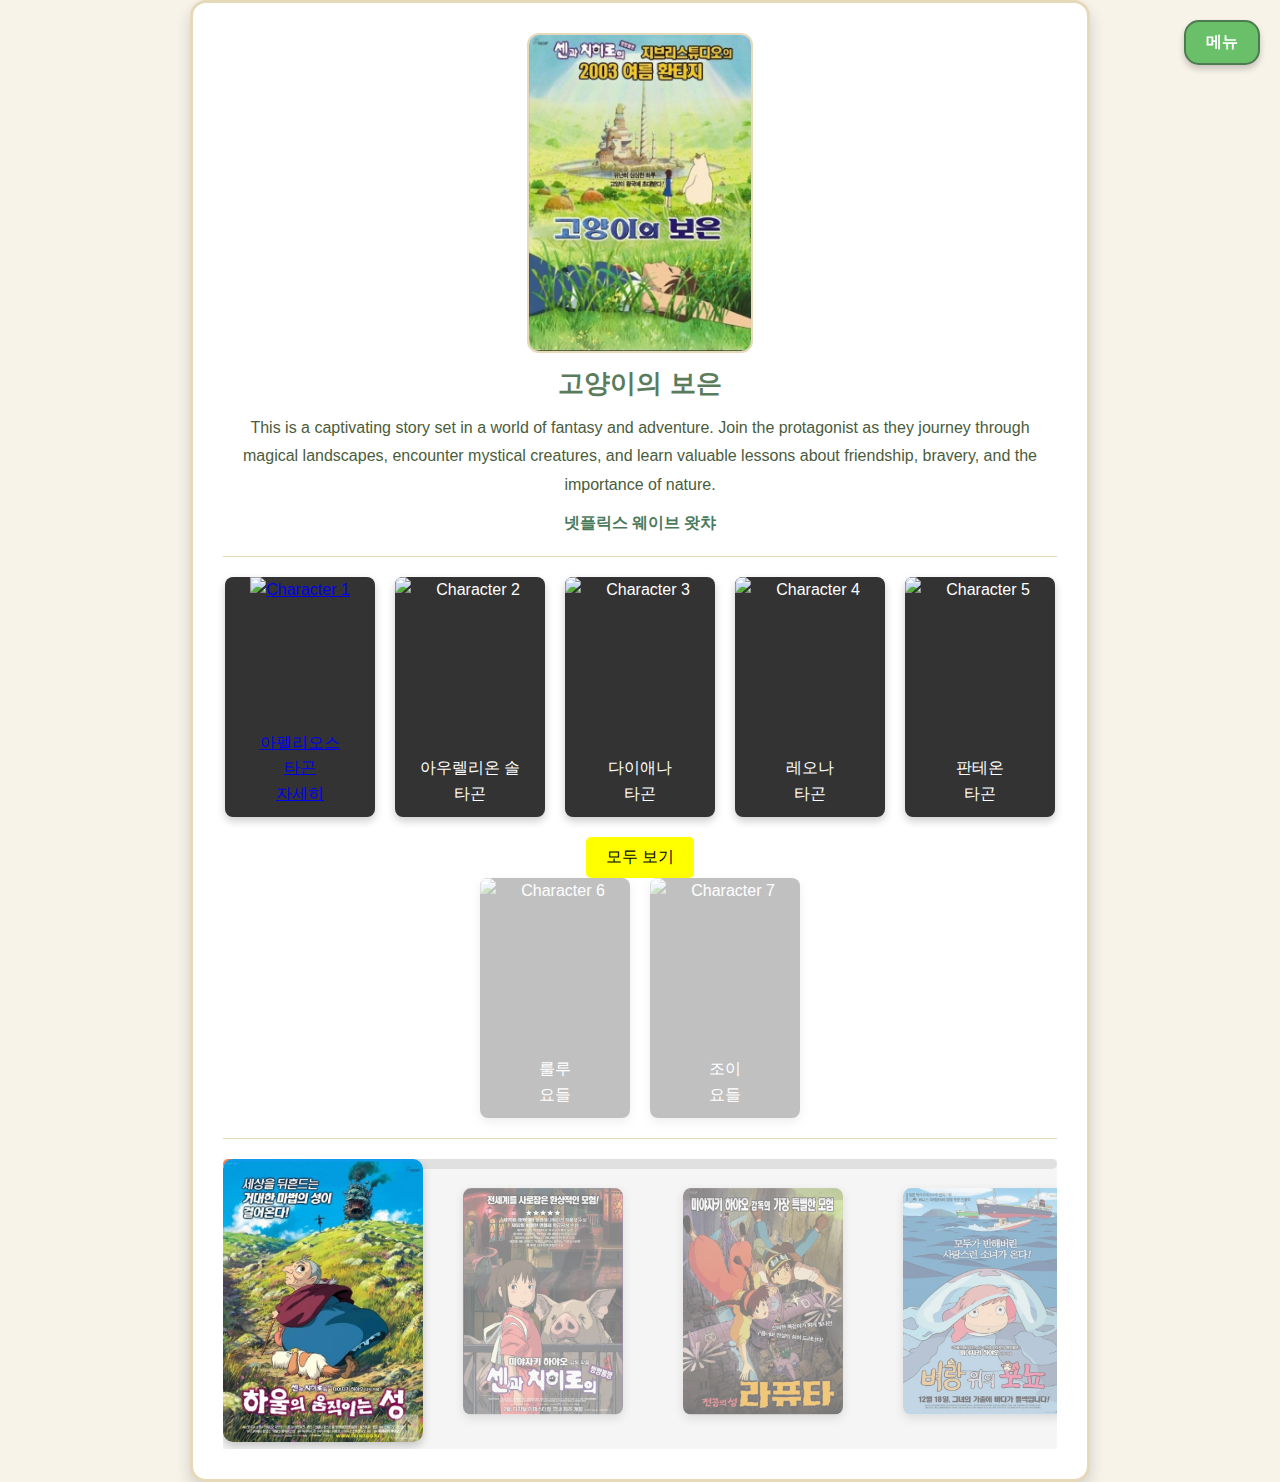
==== index.html @ feda4c98 "cat" ====
<!DOCTYPE html>
<html lang="en">

<head>
    <meta charset="UTF-8">
    <meta name="viewport" content="width=device-width, initial-scale=1.0">
    <title>Document</title>
    <link rel="stylesheet" href="1.css">
</head>

<body>
    <!--상단 메뉴 버튼-->
    <div class="top-right-menu">
        <button id="main-button" onclick="toggleDropdown()">메뉴</button>
        <div id="dropdown-menu">
          <button class="submenu-button" onclick="clickSubButton(0)">홈</button>
          <button class="submenu-button" onclick="clickSubButton(1)">이상형 월드컵</button>
          <button class="submenu-button" onclick="clickSubButton(2)">OST 맞추기</button>
          <button class="submenu-button" onclick="clickSubButton(3)">캐릭터 맞추기</button>
        </div>
    </div>

    <div class="container">
        <!-- 상단 포스터 html (Top) -->
        <div class="poster-section">
            <img id="main-poster" src="cat.jpg" alt="Main Poster">
            <div class="poster-title" id="main-title">고양이의 보은</div>
            <div class="poster-description" id="main-description">
                This is a captivating story set in a world of fantasy and adventure. Join the protagonist as they
                journey through magical landscapes, encounter mystical creatures, and learn valuable lessons about
                friendship, bravery, and the importance of nature.
            </div>
            <div>
                <a href="https://www.netflix.com/kr/title/70019058?source=35" id="netflix-link" class="movie-link"
                    target="_blank">넷플릭스</a>
                <a href="https://www.wavve.com/player/movie?movieid=MV_CR01_DN0000011289&autoplay=y" id="wavve-link"
                    class="movie-link" target="_blank">웨이브</a>
                <a href="https://watcha.com/ko-KR/contents/mpWplgW?utm_campaign=metadata&utm_source=google&utm_medium=search"
                    id="watcha-link" class="movie-link" target="_blank">왓챠</a>
            </div>
        </div>
        <!-- 경계선 -->
        <div class="divider-horizontal"></div>

        <!-- 캐릭터 소개 html-->
        <div class="character-container">
            <div class="character-row">
                <div class="character-card">
                    <a href="https://tngodj.github.io/Totoro-Character/" target="_self">
                    <img src="토토로 4.png" alt="Character 1">
                    </a>
                    <div class="character-info">
                        <a href="https://tngodj.github.io/Totoro-Character/" target="_blank">
                        <div class="character-name">아펠리오스</div>
                        <div class="character-role">타곤</div>
                        자세히</a>
                    </div>
                </div>
                <div class="character-card">
                    <img src="character2.jpg" alt="Character 2">
                    <div class="character-info">
                        <div class="character-name">아우렐리온 솔</div>
                        <div class="character-role">타곤</div>
                    </div>
                </div>
                <div class="character-card">
                    <img src="character3.jpg" alt="Character 3">
                    <div class="character-info">
                        <div class="character-name">다이애나</div>
                        <div class="character-role">타곤</div>
                    </div>
                </div>
                <div class="character-card">
                    <img src="character4.jpg" alt="Character 4">
                    <div class="character-info">
                        <div class="character-name">레오나</div>
                        <div class="character-role">타곤</div>
                    </div>
                </div>
                <div class="character-card">
                    <img src="character5.jpg" alt="Character 5">
                    <div class="character-info">
                        <div class="character-name">판테온</div>
                        <div class="character-role">타곤</div>
                    </div>
                </div>
            </div>
            <button class="toggle-button">모두 보기</button>
            <div class="character-row hidden-row">
                <div class="character-card">
                    <img src="character6.jpg" alt="Character 6">
                    <div class="character-info">
                        <div class="character-name">룰루</div>
                        <div class="character-role">요들</div>
                    </div>
                </div>
                <div class="character-card">
                    <img src="character7.jpg" alt="Character 7">
                    <div class="character-info">
                        <div class="character-name">조이</div>
                        <div class="character-role">요들</div>
                    </div>
                </div>
            </div>
            <!-- <button class="toggle-button">모두 보기</button> -->
        </div>

        <!-- 경계선 -->
        <div class="divider-horizontal"></div>

        <!-- 하단 포스터 html -->
        <div class="coverflow-container bottom-tile">
            <!-- 스크롤바 -->
            <div class="scrollbar">
              <div class="scrollbar-thumb"></div>
            </div>
          
            <!-- 포스터 -->
            <div class="coverflow">
              <div class="poster active">
                <img src="haul.jpg" alt="하울의 움직이는 성">
              </div>
              <div class="poster">
                <img src="sen.jpg" alt="센과 치히로의 행방불명">
              </div>
              <div class="poster">
                <img src="laputa.jpg" alt="천공의 성 라퓨타">
              </div>
              <div class="poster">
                <img src="ponyo.jpg" alt="벼랑위의 포뇨">
              </div>
              <div class="poster">
                <img src="totoro.jpeg" alt="이웃집 토토로">
              </div>
            </div>
        </div>
</body>
<script src="2.js"></script>

</html>
---- 1.css ----
/* 상단 포스터 css */
/* 스타일 설정 */
* {
    box-sizing: border-box;
    margin: 0;
    padding: 0;
}

/* 페이지 기본 설정 */
body {
    font-family: 'M PLUS Rounded 1c', sans-serif;
    line-height: 1.6;
    background-color: #f8f3e9;
    color: #4a5c3c;
    display: flex;
    align-items: center;
    justify-content: center;
    min-height: 100vh;
    margin: 0;
}

/* Main container */
.container {
    width: 100%;
    max-width: 900px;
    background-color: #ffffff;
    border-radius: 16px;
    overflow: hidden;
    box-shadow: 0 8px 16px rgba(0, 0, 0, 0.15);
    padding: 30px;
    text-align: center;
    border: 3px solid #e5d9b9;
}

/* 상단 우측에 고정된 메뉴 */
.top-right-menu {
    position: fixed; /* 화면에 고정 */
    top: 20px;       /* 상단 여백 */
    right: 20px;     /* 우측 여백 */
    z-index: 100;    /* GIF보다 위에 위치 */
    text-align: center;
}

#main-button {
    background-color: #6abf69; /* 자연 친화적인 초록색 */
    color: white;
    border: 2px solid #4e7a4f; /* 어두운 테두리 */
    padding: 10px 20px;
    border-radius: 15px; /* 버튼 둥글게 */
    font-size: 1rem;
    font-weight: bold;
    box-shadow: 0px 4px 6px rgba(0, 0, 0, 0.2); /* 부드러운 그림자 */
    cursor: pointer;
    transition: all 0.3s ease;
}

#main-button:hover {
    background-color: #4e7a4f; /* 마우스 오버 시 어두운 초록색 */
    color: #f2f2f2; /* 텍스트 밝게 */
}

#dropdown-menu {
    margin-top: 15px;
    display: none;
    flex-direction: column;
    background-color: rgba(255, 255, 255, 0.95); /* 반투명 흰색 배경 */
    padding: 10px;
    border-radius: 10px;
    box-shadow: 0px 4px 8px rgba(0, 0, 0, 0.15); /* 드롭다운 그림자 */
}

.submenu-button {
    background-color: #f9f7d9; /* 따뜻한 노란색 */
    color: #5d4037; /* Ghibli의 차분한 갈색 */
    border: 2px solid #d4b483; /* 테두리 색상 */
    padding: 10px;
    margin-bottom: 5px;
    border-radius: 10px;
    font-size: 1rem;
    cursor: pointer;
    transition: all 0.3s ease;
}

.hidden {
display: none;
}

.submenu-button:hover {
    background-color: #d4b483; /* 마우스 오버 시 더 밝은 갈색 */
    color: white;
}

/* 메인포스터 섹션 (Top) */
.poster-section {
    display: flex;
    flex-direction: column;
    align-items: center;
    margin-bottom: 20px;
}

.poster-section img {
    width: 6cm;
    /* Set width to approximately 6cm */
    height: auto;
    border-radius: 12px;
    display: block;
    border: 2px solid #e5d9b9;
}

.poster-title {
    margin-top: 10px;
    font-size: 1.6em;
    color: #5a7b5c;
    font-weight: bold;
}

/* 포스터 설명 */
.poster-description {
    margin-top: 10px;
    font-size: 1em;
    color: #6c757d;
    line-height: 1.8;
    padding: 0 20px;
    text-align: center;
    color: #4a5c3c;
}

.movie-link {
    /* margin: 0 10px 0 10px; 링크 사이 간격*/
    display: inline-block;
    margin-top: 10px;
    color: #4a7a5c;
    font-weight: bold;
    text-decoration: none;
    /* border-bottom: 1px solid #4a7a5c; 링크 밑줄*/
}

.movie-link:hover {
    color: #6a8b7c;
}

/* 경계선 */
.divider-horizontal {
    width: 100%;
    height: 1px;
    background-color: #e5d9b9;
    margin: 20px 0;
}

/* 캐릭터 소개 css */
.character-container {
    text-align: center;
    gap: 20px;
    /* 행 간격 추가 */
}

.character-row {
    display: flex;
    justify-content: center;
    flex-wrap: wrap;
    gap: 20px;
    /* 카드 간격 조정 */
}

.character-card {
    width: 150px;
    height: 240px;
    /* 카드 높이 조정 */
    background-color: #333;
    color: white;
    border-radius: 8px;
    box-shadow: 0 4px 8px rgba(0, 0, 0, 0.2);
    display: flex;
    flex-direction: column;
    justify-content: space-between;
    /* 콘텐츠 간격 확보 */
    align-items: center;
    overflow: hidden;
    text-align: center;
}

.character-card:hover {
    transform: scale(1.05);
    filter: brightness(1);
}

.character-card img {
    width: 100%;
    height: 150px;
    object-fit: cover;
    /* 비율 유지 */
}


.character-info {
    padding: 10px 0;
}

/* .hidden-row {
    display: none;
} */

/* 숨겨진 행을 흐릿하게 보이게 설정 */
.hidden-row {
    opacity: 0.3;
    /* 흐릿하게 표시 */
    /* 흐림 효과 추가 */
    pointer-events: none;
    /* 클릭 불가능 */
    transition: opacity 0.3s ease;
    /* 부드러운 전환 */
}


.toggle-button {
    margin-top: 20px;
    padding: 10px 20px;
    font-size: 16px;
    background-color: yellow;
    color: black;
    border: none;
    border-radius: 5px;
    cursor: pointer;
    z-index: 1;
    align-items: center;
}

.toggle-button:hover {
    background-color: orange;
}

/* 하단 포스터 소개 css */
.bottom-tile {
    font-family: Arial, sans-serif;
    background-color: #f5f5f5;
    /* display: flex; */
    justify-content: center;
    align-items: center;
    /* height: 100vh; */
    margin: 0;
  }
  
  .coverflow-container {
    position: relative;
    overflow: hidden;
    width: 100%;
    max-width: 900px;
  }
  
  .scrollbar {
    position: absolute;
    margin-bottom: 30px;
    top: 30; /* 스크롤바 위치 */
    left: 0;
    width: 100%;
    height: 10px;
    background: #e0e0e0;
    border-radius: 5px;
    overflow: hidden;
  }
  
  .scrollbar-thumb {
    position: absolute;
    height: 100%;
    width: 20%; /* 포스터 수에 따라 초기 너비 조정 */
    /* background: #87CEEB;  스크롤바 단일 색상 */
    background: linear-gradient(90deg, #FFD700, #87CEEB); /* 색상 그라데이션 */
    transition: background-color 0.3s ease-in-out; /* 부드러운 전환 효과 */
    border-radius: 5px;
    box-shadow: 0px 4px 8px rgba(0, 0, 0, 0.2); /*그림자 효과*/
  }
  
  .coverflow {
    display: flex;
    gap: 20px;
    transition: transform 0.5s ease-in-out;
    transform: translateX(0);
  }
  
  .poster {
    flex: 0 0 200px;
    transform: scale(0.8);
    transition: transform 0.3s ease, opacity 0.3s ease;
    opacity: 0.5;
  }
  
  .poster.active {
    transform: scale(1);
    opacity: 1;
  }
  
  .poster img {
    width: 100%;
    border-radius: 10px;
    box-shadow: 0 4px 10px rgba(0, 0, 0, 0.2);
  }
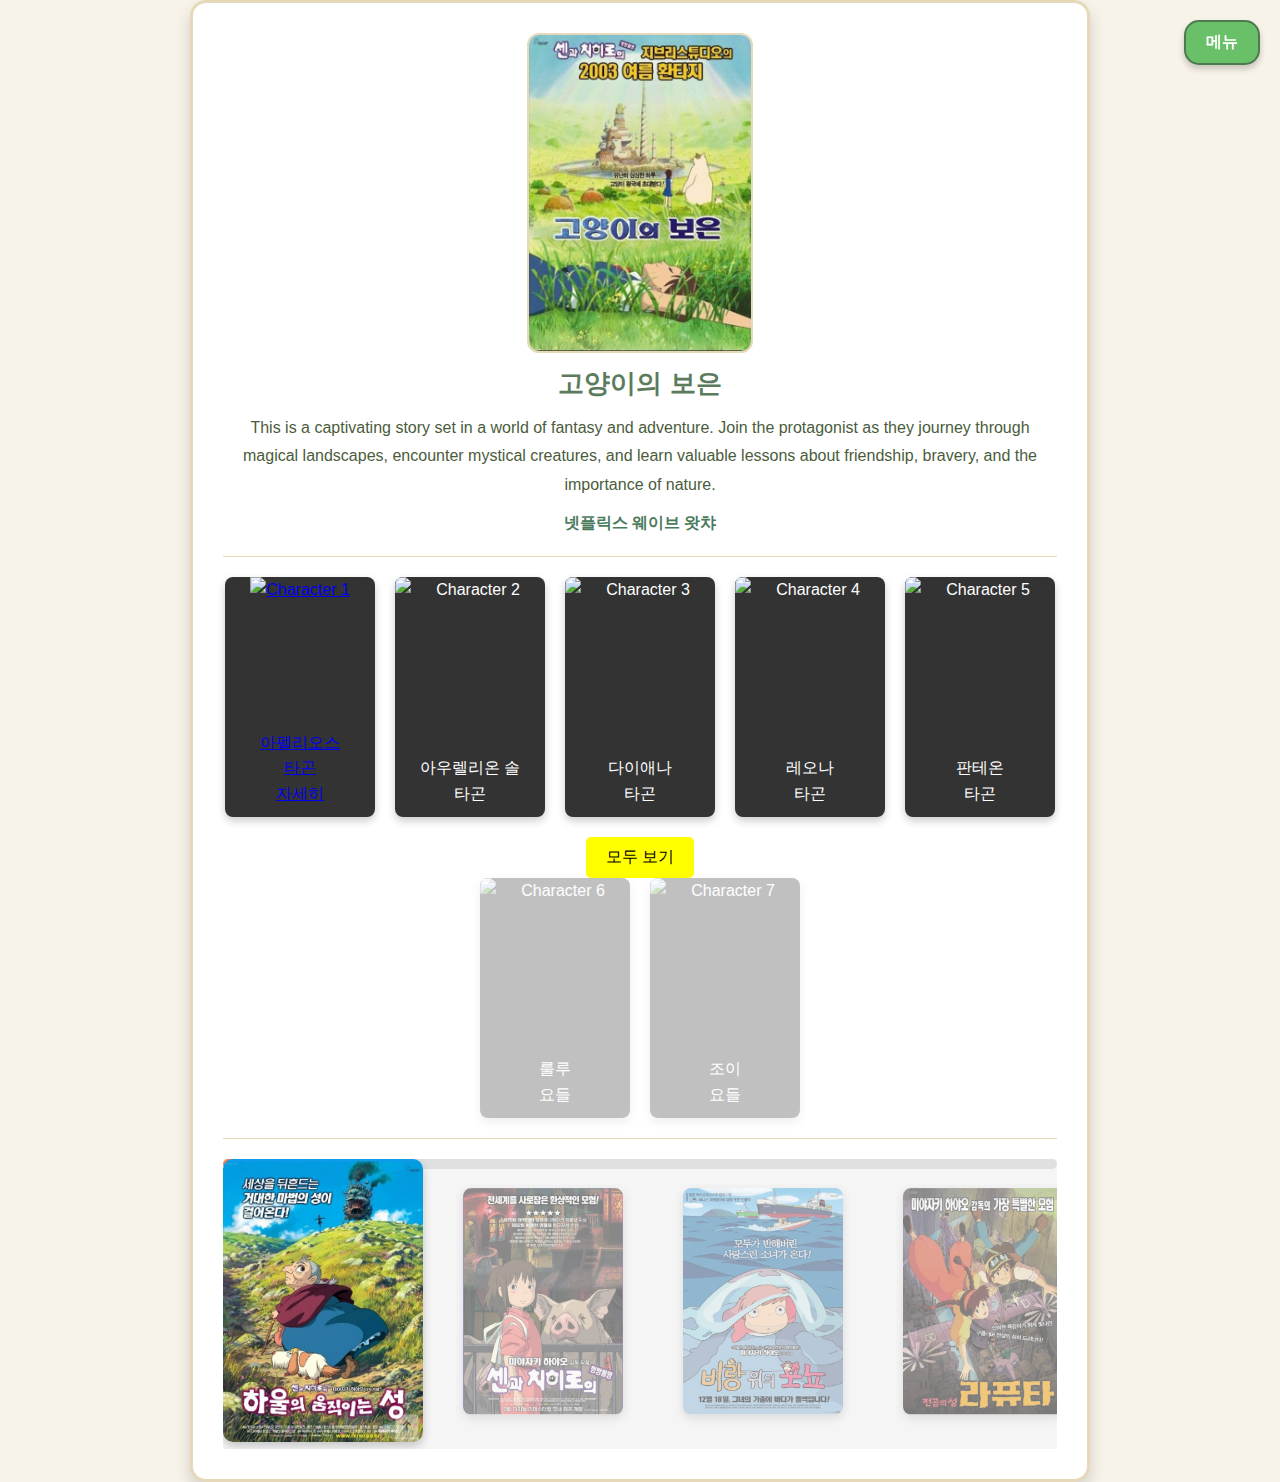
==== commit e299a898: "Update index.html" ====
--- a/index.html
+++ b/index.html
@@ -124,10 +124,10 @@
                 <img src="sen.jpg" alt="센과 치히로의 행방불명">
               </div>
               <div class="poster">
-                <img src="laputa.jpg" alt="천공의 성 라퓨타">
+                <img src="ponyo.jpg" alt="벼랑위의 포뇨">
               </div>
               <div class="poster">
-                <img src="ponyo.jpg" alt="벼랑위의 포뇨">
+                <img src="laputa.jpg" alt="천공의 성 라퓨타">
               </div>
               <div class="poster">
                 <img src="totoro.jpeg" alt="이웃집 토토로">
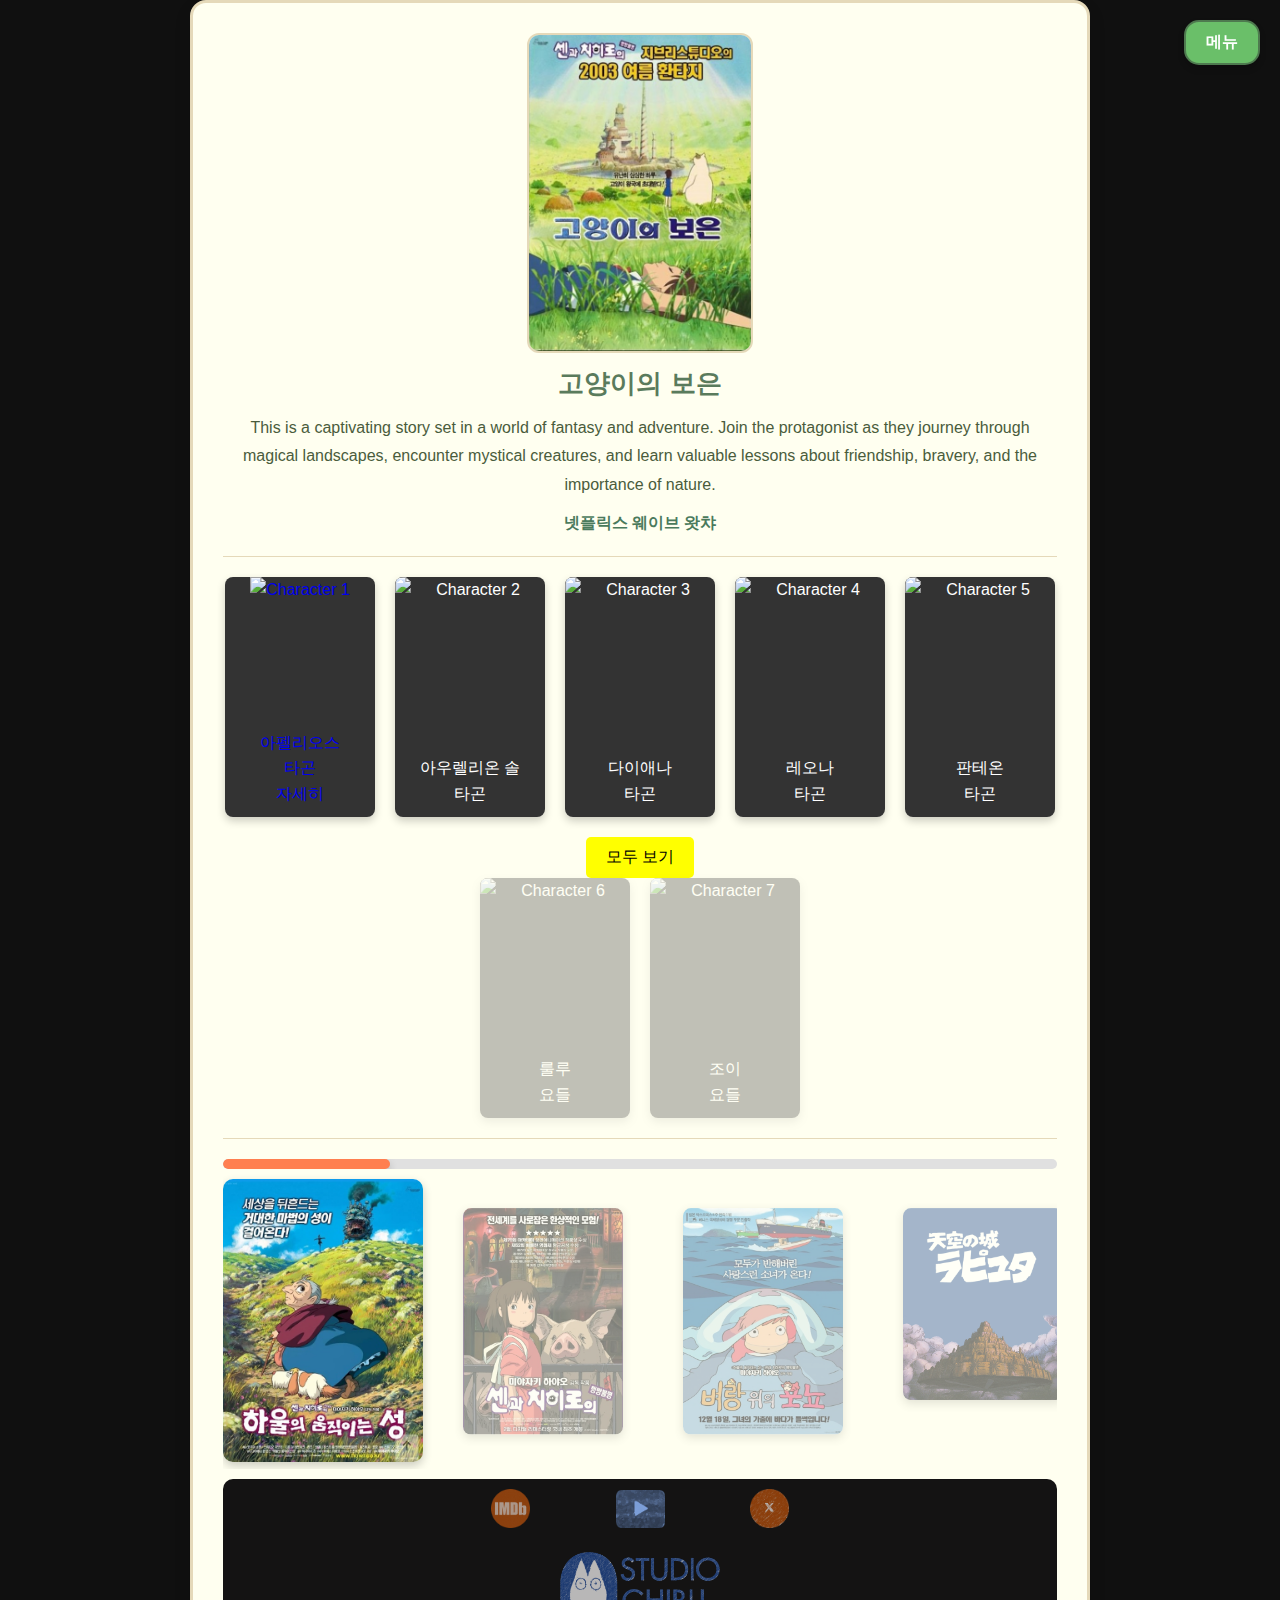
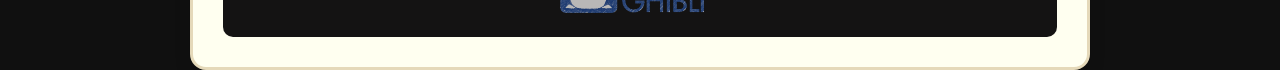
==== commit cb9eb530: "." ====
--- a/index.html
+++ b/index.html
@@ -127,13 +127,38 @@
                 <img src="ponyo.jpg" alt="벼랑위의 포뇨">
               </div>
               <div class="poster">
-                <img src="laputa.jpg" alt="천공의 성 라퓨타">
+                <img src="라퓨타.gif" alt="천공의 성 라퓨타">
               </div>
               <div class="poster">
                 <img src="totoro.jpeg" alt="이웃집 토토로">
               </div>
             </div>
         </div>
+
+         <!-- 로고 -->
+    <div class="logo-Section">
+        <div class="logo-Box">
+        
+            <a href="https://www.imdb.com/title/tt0347618/?ref_=nv_sr_srsg_0_tt_7_nm_1_in_0_q_cat%2520r">
+                <img src="IMDB.png" alt="IMDB" class="img1"><!-- <h4 style="color:brown;">공식 홈페이지</h4> -->
+            </a>
+            
+            <a href="https://www.youtube.com/@Ghibli-Museum">
+                <img src="YOUTUBE.png" alt="Youtube" class="img1"><!-- <h4 style="color:brown;">지브리 X</h4> -->
+            </a>
+            
+            <a href="https://x.com/GhibliML">
+                <img src="X.png" alt="X" class="img1"><!-- <h4 style="color:brown;">지브리 나무위키</h4> -->
+            </a>
+            
+            <br>
+  
+            <a href="https://www.ghibli.jp/">
+                <img src="지브리.png" alt="지브리스튜디오" class="img2"><!-- <h4 style="color:brown;">지브리 나무위키</h4> -->
+            </a>
+  
+        </div>
+    </div>
 </body>
 <script src="2.js"></script>
 
--- a/1.css
+++ b/1.css
@@ -10,7 +10,7 @@
 body {
     font-family: 'M PLUS Rounded 1c', sans-serif;
     line-height: 1.6;
-    background-color: #f8f3e9;
+    background-color: #101010;
     color: #4a5c3c;
     display: flex;
     align-items: center;
@@ -23,7 +23,7 @@
 .container {
     width: 100%;
     max-width: 900px;
-    background-color: #ffffff;
+    background-color: ivory;
     border-radius: 16px;
     overflow: hidden;
     box-shadow: 0 8px 16px rgba(0, 0, 0, 0.15);
@@ -232,7 +232,7 @@
 /* 하단 포스터 소개 css */
 .bottom-tile {
     font-family: Arial, sans-serif;
-    background-color: #f5f5f5;
+    background-color: ivory;
     /* display: flex; */
     justify-content: center;
     align-items: center;
@@ -248,9 +248,10 @@
   }
   
   .scrollbar {
-    position: absolute;
-    margin-bottom: 30px;
-    top: 30; /* 스크롤바 위치 */
+    position: relative;
+    margin-bottom: 10px;
+    top: 0px; /* 스크롤바 위치 */
+    bottom: 10px;
     left: 0;
     width: 100%;
     height: 10px;
@@ -294,3 +295,48 @@
     border-radius: 10px;
     box-shadow: 0 4px 10px rgba(0, 0, 0, 0.2);
   }
+
+  /* 로고 섹션 */
+  .logo-Section{
+    margin-top: 10px;
+    padding: 10px 0 0px;
+    border-color: #00000000;
+    border-radius: 10px;   
+    background-color: #141313;
+    max-width:834px;
+}
+
+    /* 로고 박스 */
+    .logo-Box{
+        position: relative;
+        width: 100%;
+        height: 100%;
+        align-items: center;
+        justify-items: center;
+    }
+
+    /* 지브리 홈페이지 로고 */
+    .img1{
+        margin-left: 5px;
+        margin-right: 5px;
+        width:35%  
+    }
+
+    /* 지브리 홈페이지 로고 */
+    .img2{
+        margin-left: 5px;
+        margin-right: 5px;
+        width:20%  
+    }
+
+    /* 로고 밑줄 제거 */
+    a {
+        display: inline-block;
+        text-decoration-line: none;
+        font-family: 'Garamond', 'Papyrus', sans-serif;
+    }
+
+    /* 로고 제목 스타일 */
+    .logo-text-style{
+        font-family: 'Garamond', 'Papyrus', sans-serif;
+    }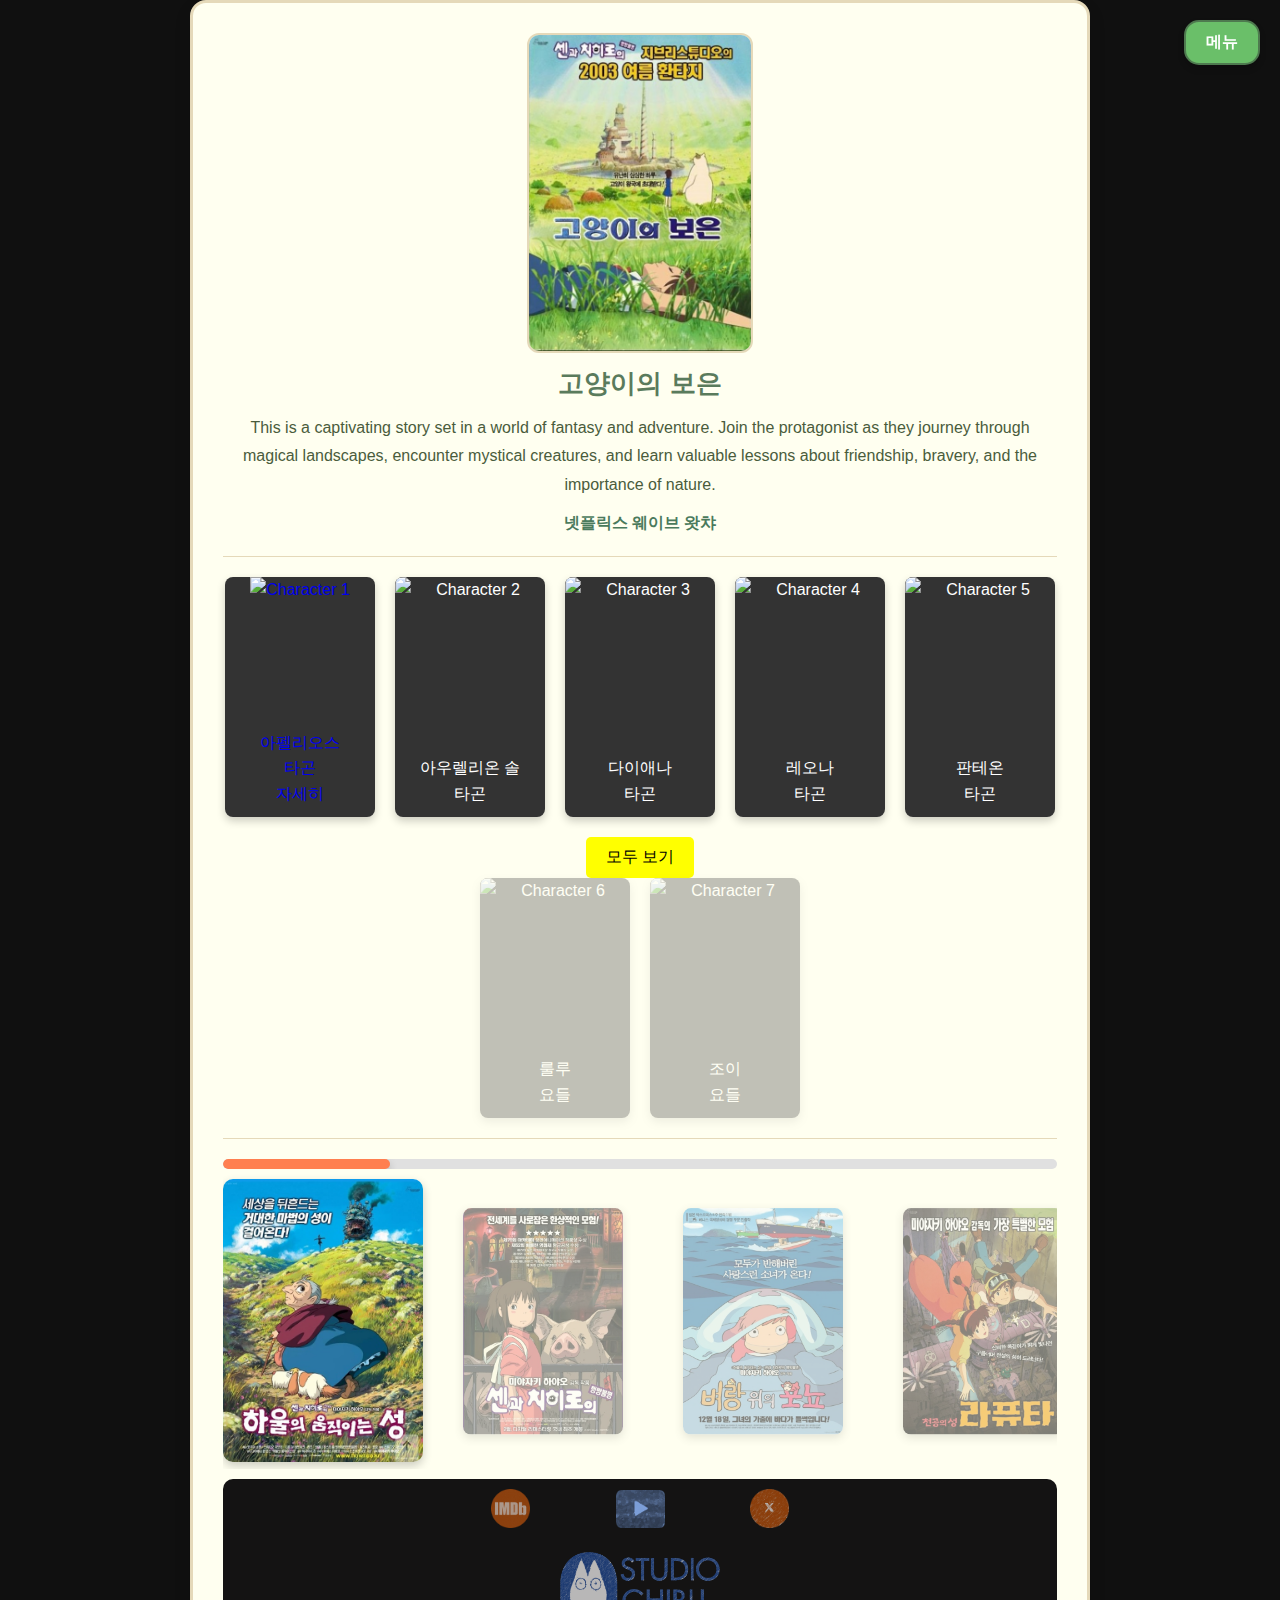
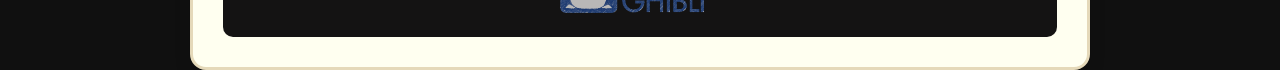
==== commit fd67e79b: "Update index.html" ====
--- a/index.html
+++ b/index.html
@@ -127,7 +127,7 @@
                 <img src="ponyo.jpg" alt="벼랑위의 포뇨">
               </div>
               <div class="poster">
-                <img src="라퓨타.gif" alt="천공의 성 라퓨타">
+                <img src="laputa.jpg" alt="천공의 성 라퓨타">
               </div>
               <div class="poster">
                 <img src="totoro.jpeg" alt="이웃집 토토로">
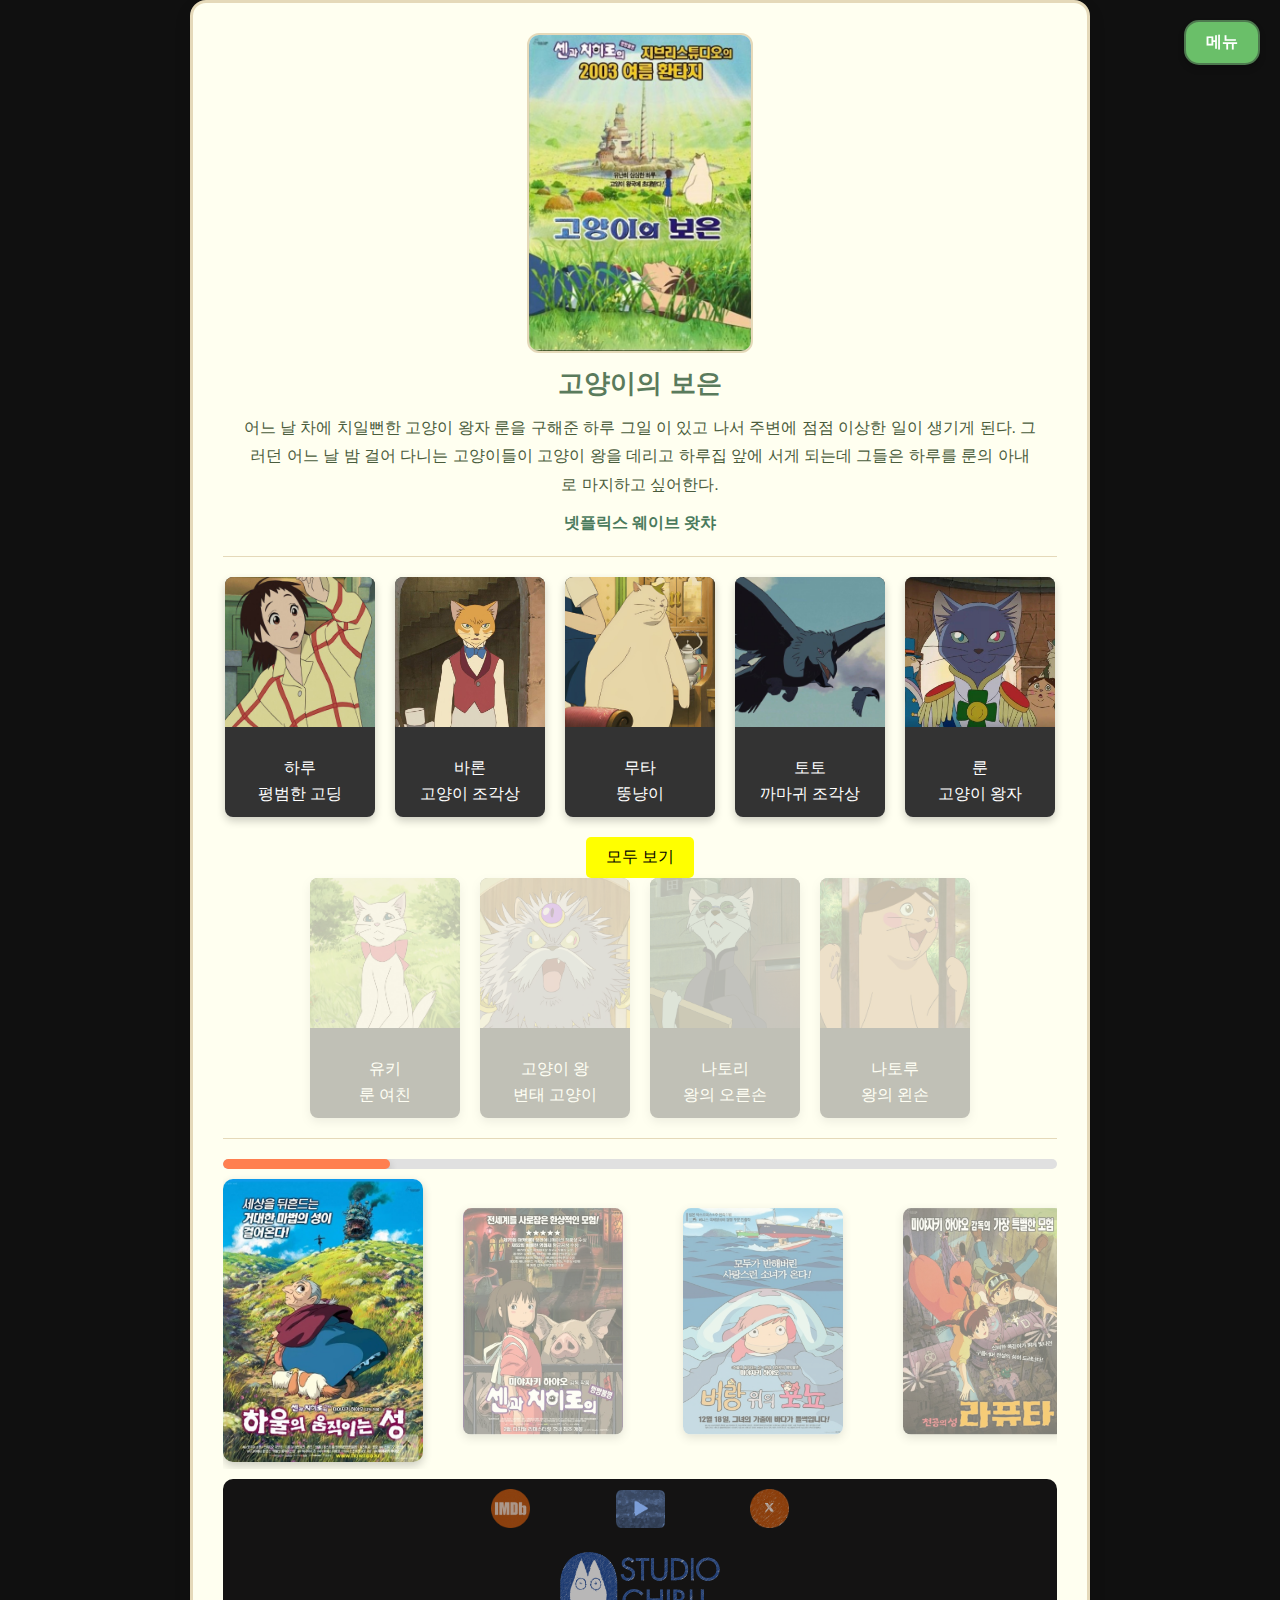
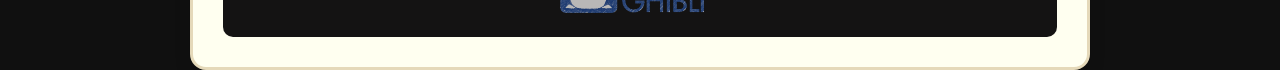
==== commit 643169f6: "." ====
--- a/index.html
+++ b/index.html
@@ -26,9 +26,9 @@
             <img id="main-poster" src="cat.jpg" alt="Main Poster">
             <div class="poster-title" id="main-title">고양이의 보은</div>
             <div class="poster-description" id="main-description">
-                This is a captivating story set in a world of fantasy and adventure. Join the protagonist as they
-                journey through magical landscapes, encounter mystical creatures, and learn valuable lessons about
-                friendship, bravery, and the importance of nature.
+                어느 날 차에 치일뻔한 고양이 왕자 룬을 구해준 하루 그일 이 있고 나서 주변에 점점 
+                이상한 일이 생기게 된다. 그러던 어느 날 밤 걸어 다니는 고양이들이 고양이 왕을 데리고 
+                하루집 앞에 서게 되는데 그들은 하루를 룬의 아내로 마지하고 싶어한다.
             </div>
             <div>
                 <a href="https://www.netflix.com/kr/title/70019058?source=35" id="netflix-link" class="movie-link"
@@ -46,63 +46,108 @@
         <div class="character-container">
             <div class="character-row">
                 <div class="character-card">
-                    <a href="https://tngodj.github.io/Totoro-Character/" target="_self">
-                    <img src="토토로 4.png" alt="Character 1">
-                    </a>
-                    <div class="character-info">
-                        <a href="https://tngodj.github.io/Totoro-Character/" target="_blank">
-                        <div class="character-name">아펠리오스</div>
-                        <div class="character-role">타곤</div>
-                        자세히</a>
-                    </div>
-                </div>
-                <div class="character-card">
-                    <img src="character2.jpg" alt="Character 2">
-                    <div class="character-info">
-                        <div class="character-name">아우렐리온 솔</div>
-                        <div class="character-role">타곤</div>
-                    </div>
-                </div>
-                <div class="character-card">
-                    <img src="character3.jpg" alt="Character 3">
-                    <div class="character-info">
-                        <div class="character-name">다이애나</div>
-                        <div class="character-role">타곤</div>
-                    </div>
-                </div>
-                <div class="character-card">
-                    <img src="character4.jpg" alt="Character 4">
-                    <div class="character-info">
-                        <div class="character-name">레오나</div>
-                        <div class="character-role">타곤</div>
-                    </div>
-                </div>
-                <div class="character-card">
-                    <img src="character5.jpg" alt="Character 5">
-                    <div class="character-info">
-                        <div class="character-name">판테온</div>
-                        <div class="character-role">타곤</div>
+                    <a href="https://hyunjin0101.github.io/cat-haru/" target="_self">
+                    <img src="하루.jpg" alt="Character 1">
+                    </a>
+                    <div class="character-info">
+                        <a href="https://hyunjin0101.github.io/cat-haru/" target="_self">
+                        <div class="character-name">하루</div>
+                        <div class="character-role">평범한 고딩</div>
+                        </a>
+                    </div>
+                </div>
+                <div class="character-card">
+                    <a href="https://hyunjin0101.github.io/cat-baron/" target="_self">
+                    <img src="바론.jpg" alt="Character 2">
+                    </a>
+                    <div class="character-info">
+                        <a href="https://hyunjin0101.github.io/cat-baron/" target="_self">
+                        <div class="character-name">바론</div>
+                        <div class="character-role">고양이 조각상</div>
+                        </a>
+                    </div>
+                </div>
+                <div class="character-card">
+                    <a href="https://hyunjin0101.github.io/cat-muta/" target="_self">
+                    <img src="무타.jpg" alt="Character 3">
+                    </a>
+                    <div class="character-info">
+                        <a href="https://hyunjin0101.github.io/cat-muta/" target="_self">
+                        <div class="character-name">무타</div>
+                        <div class="character-role">뚱냥이</div>
+                        </a>
+                    </div>
+                </div>
+                <div class="character-card">
+                    <a href="https://hyunjin0101.github.io/cat-toto/" target="_self">
+                    <img src="토토.jpg" alt="Character 4">
+                    </a>
+                    <div class="character-info">
+                        <a href="https://hyunjin0101.github.io/cat-toto/" target="_self">
+                        <div class="character-name">토토</div>
+                        <div class="character-role">까마귀 조각상</div>
+                        </a>
+                    </div>
+                </div>
+                <div class="character-card">
+                    <a href="https://hyunjin0101.github.io/cat-rune/" target="_self">
+                    <img src="룬.jpg" alt="Character 5">
+                    </a>
+                    <div class="character-info">
+                        <a href="https://hyunjin0101.github.io/cat-rune/" target="_self">
+                        <div class="character-name">룬</div>
+                        <div class="character-role">고양이 왕자</div>
+                        </a>
                     </div>
                 </div>
             </div>
             <button class="toggle-button">모두 보기</button>
             <div class="character-row hidden-row">
                 <div class="character-card">
-                    <img src="character6.jpg" alt="Character 6">
-                    <div class="character-info">
-                        <div class="character-name">룰루</div>
-                        <div class="character-role">요들</div>
-                    </div>
-                </div>
-                <div class="character-card">
-                    <img src="character7.jpg" alt="Character 7">
-                    <div class="character-info">
-                        <div class="character-name">조이</div>
-                        <div class="character-role">요들</div>
-                    </div>
-                </div>
-            </div>
-            <!-- <button class="toggle-button">모두 보기</button> -->
+                    <a href="https://hyunjin0101.github.io/cat-yuki/" target="_self">
+                    <img src="유키.jpg" alt="Character 6">
+                    </a>
+                    <div class="character-info">
+                        <a href="https://hyunjin0101.github.io/cat-yuki/" target="_self">
+                        <div class="character-name">유키</div>
+                        <div class="character-role">룬 여친</div>
+                        </a>
+                    </div>
+                </div>
+                <div class="character-card">
+                    <a href="https://hyunjin0101.github.io/cat-king/" target="_self">
+                    <img src="고양이 왕.png" alt="Character 7">
+                    </a>
+                    <div class="character-info">
+                        <a href="https://hyunjin0101.github.io/cat-king/" target="_self">
+                        <div class="character-name">고양이 왕</div>
+                        <div class="character-role">변태 고양이</div>
+                        </a>
+                    </div>
+                </div>
+                <div class="character-card">
+                    <a href="https://hyunjin0101.github.io/cat-natori/" target="_self">
+                    <img src="나토리.png" alt="Character 8">
+                    </a>
+                    <div class="character-info">
+                        <a href="https://hyunjin0101.github.io/cat-natori/" target="_self">
+                        <div class="character-name">나토리</div>
+                        <div class="character-role">왕의 오른손</div>
+                        </a>
+                    </div>
+                </div>
+                <div class="character-card">
+                    <a href="https://hyunjin0101.github.io/cat-natoru/" target="_self">
+                    <img src="나토루.jpg" alt="Character 9">
+                    </a>
+                    <div class="character-info">
+                        <a href="https://hyunjin0101.github.io/cat-natoru/" target="_self">
+                        <div class="character-name">나토루</div>
+                        <div class="character-role">왕의 왼손</div>
+                        </a>
+                    </div>
+                </div>
+            </div>
         </div>
 
         <!-- 경계선 -->
--- a/1.css
+++ b/1.css
@@ -32,6 +32,10 @@
     border: 3px solid #e5d9b9;
 }
 
+a {
+    text-decoration-line: none;
+    color: white;
+}
 /* 상단 우측에 고정된 메뉴 */
 .top-right-menu {
     position: fixed; /* 화면에 고정 */
